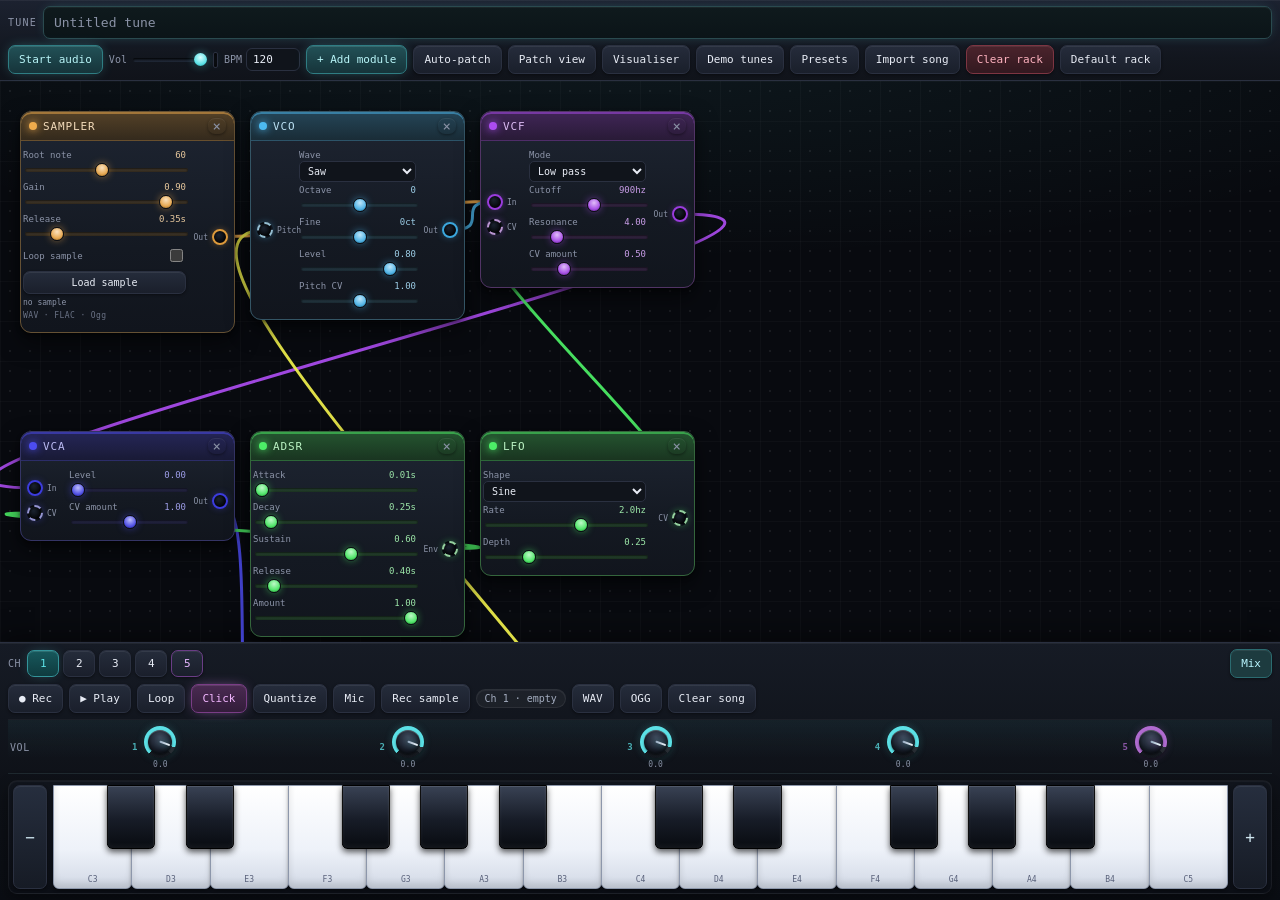
==== index.html @ 6daeca92 "Fit the whole instrument on the screen The app was sized to 100dvh, which on a phone in Safari is no" ====
<!DOCTYPE html>
<html lang="en">
<head>
<meta charset="utf-8">
<meta name="viewport" content="width=device-width, initial-scale=1, maximum-scale=1, user-scalable=no, viewport-fit=cover">
<meta name="theme-color" content="#0b0d12">
<!-- Added to the Home Screen on a phone, this page opens as the app itself: no
     browser bars above or below it, its own icon and name, and the whole screen
     for the rack. iOS reads the apple- ones; the manifest asks the same of the
     browsers that want one. Opened as a link it is the same page as ever. -->
<meta name="apple-mobile-web-app-capable" content="yes">
<meta name="mobile-web-app-capable" content="yes">
<meta name="apple-mobile-web-app-status-bar-style" content="black-translucent">
<meta name="apple-mobile-web-app-title" content="Patch Bay">
<meta name="application-name" content="Patch Bay">
<title>Patch Bay</title>
<!-- What a link to the app says when it is shared: the browser's tab, and the
     card a chat, a search engine or a social post builds from the page. The
     promo page beside this one (ad.html) carries the same wording. -->
<meta name="description" content="Patch Bay is a free modular synthesiser that runs entirely in the browser: 72 modules, real patch cables, five recordable channels with a lyric track, 30 presets, demo tunes and WAV, FLAC and OGG export. Nothing to install.">
<meta property="og:type" content="website">
<meta property="og:site_name" content="Patch Bay">
<meta property="og:title" content="Patch Bay — a 72-module synth that runs in your browser">
<meta property="og:description" content="Drag real patch cables, record five parts, sing over them, export a WAV. Free, no install, works on a phone.">
<meta name="twitter:card" content="summary">
<link rel="canonical" href="https://christopherstones57-tech.github.io/Patch-Bay/">
<link rel="manifest" href="manifest.json">
<link rel="stylesheet" href="css/app.css?v=17">
</head>
<body>
<!-- The card that stands in front of the app while the rack is built: the
     maker's name in coloured, extruded letters over a starburst, with a little
     tune. js/splash.js colours the letters, asks for the tune as the card
     arrives and takes the card away — and its first tap is also the gesture the
     browser needs before the page may make a sound at all, so a browser that
     holds the tune back lets it out on that tap. -->
<div id="splash" role="dialog" aria-label="Patch Bay, made by Stonky73 at itch dot io">
  <div class="splash-rays" aria-hidden="true"></div>
  <div class="splash-rays thin" aria-hidden="true"></div>
  <div class="splash-glow" aria-hidden="true"></div>
  <div class="splash-card" aria-hidden="true">
    <p class="splash-line splash-made">Made By</p>
    <p class="splash-line splash-name">Stonky73</p>
    <p class="splash-line splash-site">@itch.io</p>
    <p class="splash-tap">Tap to begin</p>
  </div>
</div>
<div id="app">
  <header id="topbar">
    <div class="bar-row title-row">
      <span class="tune-label">Tune</span>
      <button id="btn-tune-name" class="unnamed" type="button" title="Tap to name this tune — its files are saved under it">Untitled tune</button>
      <input id="tune-name-input" type="text" maxlength="80" placeholder="Name this tune" aria-label="Name this tune" autocomplete="off" autocorrect="off" autocapitalize="sentences" spellcheck="false" enterkeyhint="done" hidden>
      <button id="btn-tune-save" class="primary" type="button" hidden>Save</button>
      <button id="btn-tune-cancel" type="button" hidden>Cancel</button>
      <!-- How many different people have opened Patch Bay, and how many times it
           has been opened in all. js/counter.js fills it in from the counter
           service; it stays out of the way until it has a number to show. -->
      <div id="viewer-count" class="viewer-count" title="Everyone who has opened Patch Bay, and every visit" hidden>
        <span class="viewer-stat" id="viewer-users-stat" hidden><b id="viewer-users">0</b><i id="viewer-users-label">users</i></span>
        <span class="viewer-stat" id="viewer-views-stat" hidden><b id="viewer-views">0</b><i id="viewer-views-label">views</i></span>
      </div>
    </div>
    <div class="bar-row">
      <button id="btn-start" class="primary" type="button">Start audio</button>
      <label class="mini">Vol
        <input id="master" type="range" min="0" max="1" step="0.01" value="1">
        <span class="meter" id="master-meter" aria-hidden="true"><i></i></span>
      </label>
      <label class="mini">BPM
        <input id="bpm" type="number" min="40" max="240" step="1" value="120">
      </label>
      <button id="btn-add-module" class="primary" type="button">+ Add module</button>
      <button id="btn-autopatch" type="button">Auto-patch</button>
      <button id="btn-patch-view" type="button">Patch view</button>
      <button id="btn-visualiser" type="button">Visualiser</button>
      <button id="btn-demo" type="button">Demo tunes</button>
      <button id="btn-presets" type="button">Presets</button>
      <button id="btn-import" type="button" title="Import a song made with Patch Bay">Import song</button>
      <button id="btn-clear-rack" type="button">Clear rack</button>
      <button id="btn-reset" type="button">Default rack</button>
    </div>
  </header>

  <main id="rack">
    <div id="board">
      <svg id="cables"><g id="cable-layer"></g><path id="temp" class="cable temp" d=""></path></svg>
    </div>
  </main>

  <footer id="transport">
    <div class="bar-row chan-row" id="channel-bar">
      <span class="chan-label">Ch</span>
      <button class="chan on" type="button" data-channel="0" aria-label="Record to channel 1">1</button>
      <button class="chan" type="button" data-channel="1" aria-label="Record to channel 2">2</button>
      <button class="chan" type="button" data-channel="2" aria-label="Record to channel 3">3</button>
      <button class="chan" type="button" data-channel="3" aria-label="Record to channel 4">4</button>
      <button class="chan lyric" type="button" data-channel="4" aria-label="Record your lyrics to channel 5" title="Channel 5 records your lyrics">5</button>
      <button id="btn-mix" type="button">Mix</button>
    </div>
    <div class="bar-row">
      <button id="btn-rec" type="button">&#9679; Rec</button>
      <button id="btn-play" type="button">&#9654; Play</button>
      <button id="btn-loop" type="button">Loop</button>
      <button id="btn-click" type="button" title="A bar of count-in and a click under every take">Click</button>
      <button id="btn-quantize" type="button" title="Snap a take to the sixteenth note">Quantize</button>
      <button id="btn-mic" type="button">Mic</button>
      <button id="btn-rec-sample" type="button">Rec sample</button>
      <span id="song-info">0 notes</span>
      <button id="btn-wav" type="button">WAV</button>
      <button id="btn-ogg" type="button">OGG</button>
      <button id="btn-clear-song" type="button">Clear song</button>
    </div>
    <!-- One knob per channel. Each turns through 270° from silence, past 0 dB at
         the top of its travel, up to +6 dB; drag it up or down, and double-tap
         for 0 dB. The dial is drawn in CSS from --knob-sweep and --knob-angle,
         which js/keyboard.js sets from the channel's level. -->
    <div class="bar-row chan-vol-row" id="channel-vols" aria-label="Channel volumes">
      <span class="chan-label">Vol</span>
      <div class="chan-vol" data-channel="0">
        <span class="chan-vol-name" aria-hidden="true">1</span>
        <button class="knob" type="button" data-channel="0" role="slider" tabindex="0" aria-orientation="vertical" aria-label="Channel 1 volume" aria-valuemin="-60" aria-valuemax="6" aria-valuenow="0" aria-valuetext="0.0 dB" title="Channel 1 volume — drag up or down; double-tap for 0 dB">
          <span class="knob-dial"><i class="knob-cap"></i></span>
          <span class="knob-val">0.0</span>
        </button>
      </div>
      <div class="chan-vol" data-channel="1">
        <span class="chan-vol-name" aria-hidden="true">2</span>
        <button class="knob" type="button" data-channel="1" role="slider" tabindex="0" aria-orientation="vertical" aria-label="Channel 2 volume" aria-valuemin="-60" aria-valuemax="6" aria-valuenow="0" aria-valuetext="0.0 dB" title="Channel 2 volume — drag up or down; double-tap for 0 dB">
          <span class="knob-dial"><i class="knob-cap"></i></span>
          <span class="knob-val">0.0</span>
        </button>
      </div>
      <div class="chan-vol" data-channel="2">
        <span class="chan-vol-name" aria-hidden="true">3</span>
        <button class="knob" type="button" data-channel="2" role="slider" tabindex="0" aria-orientation="vertical" aria-label="Channel 3 volume" aria-valuemin="-60" aria-valuemax="6" aria-valuenow="0" aria-valuetext="0.0 dB" title="Channel 3 volume — drag up or down; double-tap for 0 dB">
          <span class="knob-dial"><i class="knob-cap"></i></span>
          <span class="knob-val">0.0</span>
        </button>
      </div>
      <div class="chan-vol" data-channel="3">
        <span class="chan-vol-name" aria-hidden="true">4</span>
        <button class="knob" type="button" data-channel="3" role="slider" tabindex="0" aria-orientation="vertical" aria-label="Channel 4 volume" aria-valuemin="-60" aria-valuemax="6" aria-valuenow="0" aria-valuetext="0.0 dB" title="Channel 4 volume — drag up or down; double-tap for 0 dB">
          <span class="knob-dial"><i class="knob-cap"></i></span>
          <span class="knob-val">0.0</span>
        </button>
      </div>
      <div class="chan-vol lyric" data-channel="4">
        <span class="chan-vol-name" aria-hidden="true">5</span>
        <button class="knob" type="button" data-channel="4" role="slider" tabindex="0" aria-orientation="vertical" aria-label="Channel 5 volume (lyrics)" aria-valuemin="-60" aria-valuemax="6" aria-valuenow="0" aria-valuetext="0.0 dB" title="Channel 5 volume, the lyrics — drag up or down; double-tap for 0 dB">
          <span class="knob-dial"><i class="knob-cap"></i></span>
          <span class="knob-val">0.0</span>
        </button>
      </div>
    </div>
    <div id="keyboard-wrap">
      <button id="oct-down" type="button" aria-label="Octave down">&minus;</button>
      <div id="keys" class="keys"></div>
      <button id="oct-up" type="button" aria-label="Octave up">+</button>
    </div>
  </footer>
</div>
<div id="module-sheet" class="sheet" aria-hidden="true">
  <div class="sheet-backdrop"></div>
  <div class="sheet-panel" role="dialog" aria-modal="true" aria-labelledby="module-sheet-title">
    <div class="sheet-head">
      <h2 id="module-sheet-title">Add a module</h2>
      <button id="sheet-close" type="button">Close</button>
    </div>
    <form id="module-search-form" class="sheet-search" role="search">
      <div class="sheet-search-row">
        <input id="module-search" type="search" placeholder="Search modules — osc, gen, fx, seq…" aria-label="Search modules" autocomplete="off" autocorrect="off" autocapitalize="none" spellcheck="false" enterkeyhint="search">
        <button id="module-search-clear" class="sheet-search-clear" type="button" hidden>Clear</button>
      </div>
      <button id="module-search-go" class="primary sheet-search-go" type="submit" aria-label="Enter the search term">Search</button>
    </form>
    <p class="sheet-hint" id="module-hint">Tap a module to add it to the rack. It patches itself in automatically.</p>
    <div class="sheet-list" id="module-list"></div>
  </div>
</div>
<div id="mix-sheet" class="sheet" aria-hidden="true">
  <div class="sheet-backdrop"></div>
  <div class="sheet-panel" role="dialog" aria-modal="true" aria-labelledby="mix-sheet-title">
    <div class="sheet-head">
      <h2 id="mix-sheet-title">Mix down</h2>
      <button id="mix-sheet-close" type="button">Close</button>
    </div>
    <p class="sheet-hint" id="mix-summary">Nothing recorded yet.</p>
    <div class="sheet-search">
      <div class="sheet-search-row">
        <input id="mix-name" type="text" placeholder="Name the mix — patch-bay-mix" aria-label="Name the exported files" maxlength="80" autocomplete="off" autocorrect="off" autocapitalize="sentences" spellcheck="false" enterkeyhint="done">
      </div>
    </div>
    <p class="sheet-hint">Every file is saved under that name — .wav, .flac, .ogg and .json.</p>
    <div class="sheet-list">
      <button id="mix-wav" class="module-option mix-option" type="button">
        <span class="module-option-name">WAV</span>
        <span class="module-option-desc">Renders all five channels offline, faster than real time — the lyrics mixed in with the notes. Lossless and plays anywhere.</span>
      </button>
      <button id="mix-flac" class="module-option mix-option" type="button">
        <span class="module-option-name">FLAC</span>
        <span class="module-option-desc">The same offline mix, compressed losslessly. The Sampler can load it back in.</span>
      </button>
      <button id="mix-ogg" class="module-option mix-option" type="button">
        <span class="module-option-name">OGG</span>
        <span class="module-option-desc">Recorded live as the mix plays, so it is small. Needs a browser that records Ogg.</span>
      </button>
      <button id="mix-song" class="module-option mix-option" type="button">
        <span class="module-option-name">Song file</span>
        <span class="module-option-desc">Saves every channel as one file — the notes, the rack each channel was recorded with, and the lyrics — to import again with Import.</span>
      </button>
    </div>
  </div>
</div>
<input id="song-file-input" type="file" accept=".json,application/json" hidden>
<div id="demo-sheet" class="sheet" aria-hidden="true">
  <div class="sheet-backdrop"></div>
  <div class="sheet-panel" role="dialog" aria-modal="true" aria-labelledby="demo-sheet-title">
    <div class="sheet-head">
      <h2 id="demo-sheet-title">Demo tunes</h2>
      <button id="demo-sheet-close" type="button">Close</button>
    </div>
    <p class="sheet-hint" id="demo-hint">Five pieces of their own, each on a different rack.</p>
    <div class="sheet-list" id="demo-list"></div>
  </div>
</div>
<div id="preset-sheet" class="sheet" aria-hidden="true">
  <div class="sheet-backdrop"></div>
  <div class="sheet-panel" role="dialog" aria-modal="true" aria-labelledby="preset-sheet-title">
    <div class="sheet-head">
      <h2 id="preset-sheet-title">Presets</h2>
      <button id="preset-sheet-close" type="button">Close</button>
    </div>
    <form id="preset-save-form" class="sheet-search" role="form">
      <div class="sheet-search-row">
        <input id="preset-name" type="text" placeholder="Name this patch — Acid bass, Ambient pad…" aria-label="Preset name" maxlength="60" autocomplete="off" autocorrect="off" autocapitalize="sentences" spellcheck="false" enterkeyhint="done">
      </div>
      <button id="preset-save" class="primary sheet-search-go" type="submit">Save preset</button>
    </form>
    <p class="sheet-hint" id="preset-hint">No presets yet — name this patch above and tap Save preset.</p>
    <div class="sheet-list preset-list" id="preset-list"></div>
  </div>
</div>
<div id="patch-view" role="dialog" aria-modal="true" aria-labelledby="patch-view-title" aria-hidden="true">
  <div class="patch-view-head">
    <h2 id="patch-view-title">Patch view</h2>
    <span id="patch-view-info"></span>
    <div class="patch-view-zoom">
      <button id="patch-view-zoom-out" type="button" aria-label="Zoom out">&minus;</button>
      <button id="patch-view-fit" type="button" aria-label="Fit the whole patch on screen">Fit</button>
      <button id="patch-view-zoom-in" type="button" aria-label="Zoom in">+</button>
    </div>
    <button id="patch-view-close" type="button">Close</button>
  </div>
  <div class="patch-view-body">
    <svg id="patch-map" aria-label="Map of every module and cable in the rack"></svg>
    <p class="patch-view-empty" id="patch-view-empty" hidden>The rack is empty — add modules with + Add module.</p>
  </div>
  <p class="patch-view-hint">Drag to move around · pinch or −/+ to zoom · tap a module to jump to its card in the rack.</p>
</div>
<div id="visualiser" role="dialog" aria-modal="true" aria-label="Audio visualiser" aria-hidden="true">
  <canvas id="visualiser-canvas"></canvas>
  <div class="visualiser-hud">
    <div class="visualiser-text">
      <strong>Patch Bay</strong>
      <span id="visualiser-info">Live audio</span>
    </div>
    <div class="visualiser-buttons">
      <button id="visualiser-demo" type="button">Demo tune</button>
      <button id="visualiser-close" type="button">Close</button>
    </div>
  </div>
  <div class="visualiser-keyrow">
    <button id="visualiser-oct-down" type="button" aria-label="Octave down">&minus;</button>
    <button id="visualiser-oct-up" type="button" aria-label="Octave up">+</button>
    <div id="visualiser-keys" class="keys" aria-label="Play the patch from the visualiser"></div>
  </div>
</div>
<!-- A silent looping file that keeps the page on the phone's media playback
     session, so Web Audio comes out of the speaker at the phone's own volume.
     main.js starts it in the player's first tap; it never makes a sound. -->
<audio id="audio-session" loop playsinline preload="auto" aria-hidden="true"></audio>
<div id="toast"></div>
<!-- If the module graph never loads — a half-cached build, say — the page stands
     there looking alive with an empty keybed and buttons that answer nothing.
     Say what the browser reported rather than going quiet. -->
<script>
  window.addEventListener('error', function (e) {
    var toast = document.getElementById('toast');
    if (!toast || !e || !e.message) return;
    toast.textContent = 'Patch Bay could not start: ' + e.message + ' — reload the page';
    toast.classList.add('show');
  });
</script>
<script src="js/splash.js?v=15"></script>
<script src="js/counter.js?v=13"></script>
<script type="module" src="js/main.js?v=14"></script>
</body>
</html>
---- css/app.css ----
:root {
  --bg: #080b10;
  --panel: #161a22;
  --line: #2a3040;
  --text: #e8ecf5;
  --muted: #8b93a7;
  --accent: #5ce1e6;
  /* The accent at a few strengths, so that rims, glows and tints are all one
     colour rather than each their own guess at it. */
  --accent-soft: rgba(92, 225, 230, 0.16);
  --accent-glow: rgba(92, 225, 230, 0.45);
  --lyric: #b06bd0;
  --lyric-soft: rgba(176, 107, 208, 0.18);
  --edge: rgba(255, 255, 255, 0.07);
  --shadow: 0 8px 20px rgba(0, 0, 0, 0.5);
  color-scheme: dark;
}

* { box-sizing: border-box; }

html, body {
  margin: 0;
  height: 100%;
  /* The instrument is the whole of the page, so the page itself never scrolls:
     what scrolls is the rack, and the sheets laid over it. A page that can
     scroll is a page that slides the transport and the keys off the bottom of a
     phone's screen. */
  overflow: hidden;
  /* Two pools of light behind the panels, so the dark edges of the page read as
     depth rather than as one flat black. */
  background:
    radial-gradient(1200px 620px at 50% -12%, rgba(48, 92, 114, 0.32), transparent 68%),
    radial-gradient(900px 520px at 88% 112%, rgba(96, 52, 118, 0.26), transparent 70%),
    var(--bg);
  color: var(--text);
  font-family: ui-monospace, SFMono-Regular, Menlo, monospace;
  overscroll-behavior: none;
  -webkit-text-size-adjust: 100%;
}

#app {
  display: flex;
  flex-direction: column;
  /* Exactly as tall as the screen the browser is showing. On a phone the address
     bar and the toolbar come and go, and a page laid out to a guessed height
     leaves the transport and the keys just past the bottom of the screen with
     the rack stretched over the room they should have had: js/main.js measures
     the window into --app-h and this follows it. The viewport units are what the
     first frame uses, before that measurement has arrived. Only the rack inside
     gives when the two bars above and below it want more room, so the options
     and the keys are always on screen. */
  height: 100vh;
  height: 100dvh;
  height: var(--app-h, 100dvh);
  overflow: hidden;
}

/* Top bar ---------------------------------------------------------------- */

#topbar {
  border-bottom: 1px solid var(--line);
  background: linear-gradient(#1c2230, #12161e 72%, #10131a);
  box-shadow: inset 0 1px 0 rgba(255, 255, 255, 0.05), 0 8px 20px rgba(0, 0, 0, 0.35);
  padding: 6px 8px;
  padding-top: calc(6px + env(safe-area-inset-top));
  display: flex;
  flex-direction: column;
  gap: 6px;
  /* The bars keep the height their wrapped rows need; it is the rack between
     them that gives, so nothing here is ever cut off the screen. */
  flex: 0 0 auto;
}

.bar-row {
  display: flex;
  flex-wrap: wrap;
  align-items: center;
  gap: 6px;
}
.bar-row::-webkit-scrollbar { display: none; }

/* Toolbar buttons wrap; modules are added from the picker sheet. */

button {
  font: inherit;
  font-size: 11px;
  color: var(--text);
  background: linear-gradient(#252c3b, #1a1f2b);
  border: 1px solid var(--line);
  border-radius: 7px;
  padding: 7px 10px;
  white-space: nowrap;
  cursor: pointer;
  /* A toolbar of flat rectangles reads as a wireframe: one inset highlight and
     a soft shadow give every button a little thickness of its own. */
  box-shadow: inset 0 1px 0 rgba(255, 255, 255, 0.07), 0 1px 3px rgba(0, 0, 0, 0.45);
  transition: background 0.12s ease, border-color 0.12s ease, box-shadow 0.12s ease;
  -webkit-tap-highlight-color: transparent;
}
button:active {
  transform: scale(0.97);
  background: linear-gradient(#1a202c, #141922);
  box-shadow: inset 0 2px 5px rgba(0, 0, 0, 0.55);
}
button:disabled { opacity: 0.5; }
@media (hover: hover) {
  button:hover {
    background: linear-gradient(#2b3346, #1e2431);
    border-color: #3a4459;
  }
}
:focus-visible { outline: 2px solid var(--accent); outline-offset: 2px; }
button.primary {
  background: linear-gradient(#225157, #16343a);
  border-color: #2f7d83;
  color: #b9f6f9;
  box-shadow: inset 0 1px 0 rgba(180, 255, 255, 0.14), 0 0 14px -4px var(--accent-glow);
}
button.primary.on { background: linear-gradient(#12504f, #0e3a3c); color: var(--accent); }
button.on {
  background: linear-gradient(#4a2a52, #331d3a);
  border-color: #7a3d86;
  color: #f2b6ff;
  box-shadow: inset 0 1px 0 rgba(255, 200, 255, 0.12), 0 0 14px -5px rgba(216, 130, 240, 0.8);
}
#btn-clear-rack {
  background: linear-gradient(#4b232c, #331920);
  border-color: #7d3542;
  color: #ffb3c0;
}
#btn-mic.on { background: linear-gradient(#12504f, #0e3a3c); border-color: #2b6b70; color: var(--accent); }

.mini {
  display: inline-flex;
  align-items: center;
  gap: 4px;
  font-size: 10px;
  color: var(--muted);
  white-space: nowrap;
}
/* The master Vol slider, drawn like the rack's own, so the page reads as one
   instrument rather than a form with a range input in it. */
.mini input[type=range] {
  width: 74px;
  -webkit-appearance: none;
  appearance: none;
  height: 16px;
  background: transparent;
}
.mini input[type=range]::-webkit-slider-runnable-track {
  height: 4px;
  border-radius: 3px;
  background: linear-gradient(#0d1118, #232b3a);
  box-shadow: inset 0 1px 2px rgba(0, 0, 0, 0.7);
}
.mini input[type=range]::-webkit-slider-thumb {
  -webkit-appearance: none;
  width: 13px;
  height: 13px;
  margin-top: -4.5px;
  border-radius: 50%;
  background: radial-gradient(circle at 50% 35%, #d8feff, var(--accent) 62%, #1c8d94);
  box-shadow: 0 0 8px var(--accent-glow), 0 1px 2px rgba(0, 0, 0, 0.6);
}
.mini input[type=range]::-moz-range-track {
  height: 4px;
  border-radius: 3px;
  background: #232b3a;
}
.mini input[type=range]::-moz-range-thumb {
  width: 13px;
  height: 13px;
  border: none;
  border-radius: 50%;
  background: var(--accent);
  box-shadow: 0 0 8px var(--accent-glow);
}

/* The master meter: how much the rack is actually sending out, beside the Vol
   slider. Full while the phone is quiet means the loss is after the page. */
.meter {
  position: relative;
  display: inline-block;
  width: 5px;
  height: 16px;
  background: #10141b;
  border: 1px solid var(--line);
  border-radius: 2px;
  overflow: hidden;
  box-shadow: inset 0 0 4px rgba(0, 0, 0, 0.8), 0 0 6px -2px var(--accent-glow);
}
.meter > i {
  position: absolute;
  left: 0;
  right: 0;
  bottom: 0;
  height: 0;
  background: linear-gradient(#7de3a4, #f0d060 70%, #ff6b6b);
  transition: height 0.06s linear;
}
.mini input[type=number] {
  width: 54px;
  background: #10141b;
  color: var(--text);
  border: 1px solid var(--line);
  border-radius: 6px;
  padding: 4px 6px;
  font: inherit;
  font-size: 11px;
}

/* The tune's name, on the top row of the app: the name every file it is
   exported as is written under. It is one line whatever the name is — a long
   one is cut with an ellipsis rather than pushing the toolbar down — and a tap
   turns it into a box to rename the tune in. */
.title-row {
  flex-wrap: nowrap;
  gap: 6px;
}
.tune-label {
  flex: 0 0 auto;
  font-size: 10px;
  letter-spacing: 0.12em;
  text-transform: uppercase;
  color: var(--muted);
}
/* Written against the top bar, so the tighter phone rules below do not shrink
   the tune's own name to a toolbar button's size. */
#topbar #btn-tune-name {
  flex: 1 1 auto;
  min-width: 0;
  overflow: hidden;
  text-overflow: ellipsis;
  text-align: left;
  font-size: 13px;
  padding: 8px 10px;
  background: linear-gradient(#0f1a1d, #0b1418);
  border-color: #2a4a4f;
  color: var(--accent);
  box-shadow: inset 0 1px 0 rgba(255, 255, 255, 0.05), 0 0 14px -6px var(--accent-glow);
}
#topbar #btn-tune-name.unnamed { color: var(--muted); }
#tune-name-input {
  flex: 1 1 auto;
  min-width: 0;
  appearance: none;
  -webkit-appearance: none;
  background: #0d1a1c;
  color: var(--text);
  border: 1px solid #2b6b70;
  border-radius: 7px;
  padding: 7px 9px;
  font: inherit;
  font-size: 13px;
}
#tune-name-input:focus { outline: none; }
#tune-name-input::placeholder { color: #5f6779; }

/* The visitor counter, at the right of the title row: how many different people
   have opened the app and how many times in all. The two numbers are stacked so
   it costs the tune's name as little width as it can, and it is hidden until
   js/counter.js has a number to put in it. */
.viewer-count {
  flex: 0 0 auto;
  display: flex;
  flex-direction: column;
  align-items: flex-end;
  gap: 1px;
  padding: 3px 7px;
  border: 1px solid #24303c;
  border-radius: 7px;
  background: linear-gradient(#0f151d, #0b1017);
  box-shadow: inset 0 1px 0 rgba(255, 255, 255, 0.04);
  font-size: 8px;
  line-height: 1.2;
  letter-spacing: 0.1em;
  text-transform: uppercase;
  white-space: nowrap;
  color: var(--muted);
}
.viewer-count[hidden],
.viewer-stat[hidden] { display: none; }
.viewer-stat {
  display: flex;
  align-items: baseline;
  gap: 3px;
}
.viewer-stat b {
  font-size: 11px;
  font-weight: 700;
  letter-spacing: 0;
  font-variant-numeric: tabular-nums;
  color: var(--accent);
}
.viewer-stat i { font-style: normal; }

/* The toolbar has grown along with the rack's features, and on a phone every
   extra row of it comes out of the rack. Tighten the buttons a little and their
   gap, which is enough for the same actions to wrap into one row fewer. */
@media (max-width: 700px) {
  #topbar .bar-row { gap: 5px; }
  #topbar button { font-size: 10px; padding: 6px 8px; }
  .mini input[type=range] { width: 58px; }
}

/* Module picker sheet ----------------------------------------------------- */

.sheet {
  position: fixed;
  inset: 0;
  z-index: 200;
  display: none;
}
.sheet.open { display: block; }

.sheet-backdrop {
  position: absolute;
  inset: 0;
  background: rgba(4, 6, 10, 0.68);
  -webkit-backdrop-filter: blur(3px);
  backdrop-filter: blur(3px);
}

.sheet-panel {
  position: absolute;
  left: 0;
  right: 0;
  bottom: 0;
  display: flex;
  flex-direction: column;
  max-height: 80vh;
  overflow: hidden;
  background: linear-gradient(#1a202b, #12161f 55%, #0e121a);
  border-top: 1px solid #333c50;
  border-radius: 14px 14px 0 0;
  box-shadow: 0 -14px 40px rgba(0, 0, 0, 0.6), inset 0 1px 0 rgba(255, 255, 255, 0.06);
  padding-bottom: env(safe-area-inset-bottom);
}

/* The little grab bar every sheet carries at its top, the way a phone's own
   sheets do. The panel is a flex column, so it is simply its first item. */
.sheet-panel::before {
  content: '';
  flex: 0 0 auto;
  align-self: center;
  width: 40px;
  height: 4px;
  margin: 8px 0 0;
  border-radius: 2px;
  background: #3a4358;
}

.sheet-head {
  flex: 0 0 auto;
  display: flex;
  align-items: center;
  gap: 8px;
  padding: 10px 12px;
  border-bottom: 1px solid var(--line);
  background: linear-gradient(#1d2431, #171c26);
  box-shadow: inset 0 1px 0 rgba(255, 255, 255, 0.05);
}
.sheet-head h2 {
  flex: 1;
  margin: 0;
  font-size: 13px;
  letter-spacing: 0.08em;
  text-transform: uppercase;
  color: var(--text);
}

/* The hint is a line of its own between the sheet's controls and its list, so it
   must never be squeezed: a flex column shrinks every item that can give, and a
   hint shorter than its own text would let the list scroll up through it. Its
   own colour is the panel's, so nothing shows through it in any case. */
.sheet-hint {
  flex: 0 0 auto;
  margin: 0;
  padding: 8px 12px 0;
  background: #171c27;
  font-size: 10px;
  line-height: 1.4;
  color: var(--muted);
}

/* Search box above the module list. Its own Clear button replaces the browser's
   native one, so every browser offers the same way out of a search. The Search
   button sits under the box: it applies the term and puts the keyboard away, so
   the matches underneath it can be seen on a phone. */
.sheet-search {
  flex: 0 0 auto;
  display: flex;
  flex-direction: column;
  gap: 6px;
  margin: 0;
  padding: 10px 12px 0;
}
.sheet-search-row {
  display: flex;
  gap: 6px;
}
.sheet-search input {
  flex: 1;
  min-width: 0;
  appearance: none;
  -webkit-appearance: none;
  background: #10141b;
  color: var(--text);
  border: 1px solid var(--line);
  border-radius: 7px;
  padding: 7px 9px;
  font: inherit;
  font-size: 12px;
}
.sheet-search input::placeholder { color: #5f6779; }
.sheet-search input:focus {
  outline: none;
  border-color: #2b6b70;
  background: #0d1a1c;
}
.sheet-search-clear {
  font-size: 10px;
  padding: 6px 9px;
}
.sheet-search-go {
  width: 100%;
  font-size: 10px;
  letter-spacing: 0.06em;
  text-transform: uppercase;
}

/* The list is the one item of a sheet that gives: it takes whatever height the
   controls and the hint leave and scrolls inside it. */
.sheet-list {
  flex: 1 1 auto;
  display: grid;
  gap: 6px;
  min-height: 0;
  padding: 8px 12px 12px;
  overflow-y: auto;
  -webkit-overflow-scrolling: touch;
}

/* The published page's badge sits over the bottom right corner of the sheet as
   it does over the transport, so leave room under the last row for it. */
body:has(> freemilk-badge) .sheet-list {
  padding-bottom: calc(12px + 48px);
}

.module-option {
  display: flex;
  flex-direction: column;
  gap: 3px;
  align-items: flex-start;
  text-align: left;
  white-space: normal;
  padding: 9px 11px;
  border-radius: 9px;
  background: linear-gradient(hsl(var(--hue) 32% 17%), hsl(var(--hue) 30% 11%));
  border-color: hsl(var(--hue) 40% 29%);
  box-shadow: inset 0 1px 0 rgba(255, 255, 255, 0.05), 0 1px 3px rgba(0, 0, 0, 0.35);
}
@media (hover: hover) {
  .module-option:hover {
    background: linear-gradient(hsl(var(--hue) 34% 22%), hsl(var(--hue) 32% 14%));
    border-color: hsl(var(--hue) 55% 42%);
  }
}
/* A plain [hidden] rule is not enough against the flex display above. */
.module-option[hidden] { display: none; }
.module-option-name {
  font-size: 12px;
  letter-spacing: 0.06em;
  text-transform: uppercase;
  color: hsl(var(--hue) 75% 80%);
}
.module-option-desc {
  font-size: 10px;
  line-height: 1.45;
  color: #9aa3b6;
}

/* One heading per family of modules in the picker, in the family's colour, so
   the list reads as groups rather than one long run of buttons. */
.module-group-head {
  grid-column: 1 / -1;
  display: flex;
  align-items: center;
  gap: 8px;
  margin: 10px 2px 0;
  font-size: 10px;
  letter-spacing: 0.14em;
  text-transform: uppercase;
  color: hsl(var(--hue, 210) 65% 76%);
  white-space: nowrap;
}
.module-group-head::after {
  content: '';
  flex: 1;
  height: 1px;
  background: hsl(var(--hue, 210) 40% 32%);
}
/* A plain [hidden] rule is not enough against the flex display above. */
.module-group-head[hidden] { display: none; }

@media (min-width: 700px) {
  .sheet-panel {
    max-width: 720px;
    margin: 0 auto;
  }
  .sheet-list { grid-template-columns: 1fr 1fr; }
}

/* Rack and cables -------------------------------------------------------- */

#rack {
  flex: 1;
  min-height: 0;
  overflow: auto;
  background-color: #080a0f;
  /* Graph paper with a light behind it: dots every 20px, a rule every 40px, and
     a soft pool of accent colour at the top of the rack, so a patch sits on a
     floor rather than in a void. */
  background-image:
    radial-gradient(120% 70% at 50% -10%, rgba(92, 225, 230, 0.07), transparent 60%),
    radial-gradient(rgba(255, 255, 255, 0.07) 1px, transparent 1.4px),
    linear-gradient(rgba(255, 255, 255, 0.022) 1px, transparent 1px),
    linear-gradient(90deg, rgba(255, 255, 255, 0.022) 1px, transparent 1px);
  background-size: 100% 100%, 20px 20px, 40px 40px, 40px 40px;
  -webkit-overflow-scrolling: touch;
}

#board {
  position: relative;
  min-width: 100%;
  min-height: 100%;
}

#cables {
  position: absolute;
  top: 0;
  left: 0;
  pointer-events: none;
  overflow: visible;
}

#cables .cable {
  fill: none;
  stroke-width: 3;
  stroke-linecap: round;
  pointer-events: stroke;
  opacity: 0.92;
}

#cables .cable.temp {
  stroke: #ffffff;
  stroke-dasharray: 6 6;
  opacity: 0.6;
  pointer-events: none;
}

/* Module cards ----------------------------------------------------------- */

.card {
  position: absolute;
  width: 215px;
  background: linear-gradient(180deg, #1e2532, #141922 62%, #11151d);
  border: 1px solid hsl(var(--hue) 32% 30%);
  border-radius: 11px;
  /* A card is a piece of hardware: its own colour along the top edge, a lit
     bevel inside it, and a shadow that sits it on the board. */
  box-shadow: 0 10px 22px rgba(0, 0, 0, 0.5), 0 2px 4px rgba(0, 0, 0, 0.45),
    inset 0 1px 0 rgba(255, 255, 255, 0.06);
  font-size: 10px;
}

.card.dragging {
  opacity: 0.92;
  z-index: 20;
  box-shadow: 0 18px 34px rgba(0, 0, 0, 0.6), 0 0 0 1px hsl(var(--hue) 80% 60% / 0.4);
}

.card-head {
  display: flex;
  align-items: center;
  gap: 6px;
  padding: 6px 8px;
  border-bottom: 1px solid hsl(var(--hue) 40% 34% / 0.55);
  background: linear-gradient(180deg, hsl(var(--hue) 42% 26% / 0.85), hsl(var(--hue) 38% 16% / 0.85));
  box-shadow: inset 0 2px 0 hsl(var(--hue) 85% 62% / 0.5);
  border-radius: 10px 10px 0 0;
  touch-action: none;
  cursor: grab;
}

.card-head .dot {
  width: 8px;
  height: 8px;
  border-radius: 50%;
  background: hsl(var(--hue) 85% 62%);
  box-shadow: 0 0 8px hsl(var(--hue) 85% 62%);
}

.card-head .tag {
  flex: 1;
  font-size: 11px;
  letter-spacing: 0.08em;
  text-transform: uppercase;
  color: hsl(var(--hue) 70% 84%);
}

.card-head .del {
  padding: 0 5px;
  line-height: 16px;
  font-size: 14px;
  background: transparent;
  border: none;
  color: var(--muted);
}

.card-body { display: flex; padding: 4px 0; }

.col {
  display: flex;
  flex-direction: column;
  justify-content: center;
  gap: 9px;
  padding: 4px 6px;
}
.col:empty { display: none; }

.params { flex: 1; min-width: 0; padding: 2px; }

/* The port labels sit just outside their dots, in the card's own gutter: a card
   with ports gives the sliders room for them, so "In" and "CV" no longer land
   on the start of a track, and "Out" and "Env" on the end of one. */
.card-body:has(.col.ins:not(:empty)) .params { padding-left: 20px; }
.card-body:has(.col.outs:not(:empty)) .params { padding-right: 20px; }

.port {
  position: relative;
  width: 16px;
  height: 16px;
  border-radius: 50%;
  background: radial-gradient(circle at 38% 32%, #1b2330, #05070b 72%);
  border: 2px solid hsl(var(--hue) 70% 55%);
  box-shadow: 0 0 8px -3px hsl(var(--hue) 85% 62%), inset 0 0 3px rgba(0, 0, 0, 0.9);
  touch-action: none;
  cursor: crosshair;
}
.port.kind-cv {
  border-color: hsl(var(--hue) 40% 70%);
  border-style: dashed;
}
.port.pending {
  box-shadow: 0 0 0 4px hsl(var(--hue) 80% 60% / 0.35), 0 0 14px hsl(var(--hue) 85% 62% / 0.7);
}

.port span {
  position: absolute;
  top: 50%;
  transform: translateY(-50%);
  font-size: 8px;
  color: var(--muted);
  white-space: nowrap;
  pointer-events: none;
}
.col.ins .port span { left: 18px; }
.col.outs .port span { right: 18px; }

.param {
  display: flex;
  flex-direction: column;
  gap: 1px;
  margin: 3px 0;
}
.param label {
  font-size: 9px;
  color: var(--muted);
  display: flex;
  justify-content: space-between;
  gap: 4px;
}
.param .val { color: hsl(var(--hue) 60% 76%); }

.param input[type=range] {
  -webkit-appearance: none;
  appearance: none;
  width: 100%;
  height: 14px;
  background: transparent;
}
.param input[type=range]::-webkit-slider-runnable-track {
  height: 4px;
  border-radius: 2px;
  background: linear-gradient(hsl(var(--hue) 30% 32% / 0.6), hsl(var(--hue) 30% 16% / 0.9));
  box-shadow: inset 0 1px 2px rgba(0, 0, 0, 0.7);
}
.param input[type=range]::-webkit-slider-thumb {
  -webkit-appearance: none;
  width: 14px;
  height: 14px;
  margin-top: -5px;
  border-radius: 50%;
  background: radial-gradient(circle at 50% 32%, hsl(var(--hue) 85% 86%), hsl(var(--hue) 75% 62%) 60%, hsl(var(--hue) 70% 34%));
  border: 1px solid #0b0d12;
  box-shadow: 0 0 9px -2px hsl(var(--hue) 85% 62%);
}
.param input[type=range]::-moz-range-track {
  height: 4px;
  border-radius: 2px;
  background: hsl(var(--hue) 30% 24%);
}
.param input[type=range]::-moz-range-thumb {
  width: 14px;
  height: 14px;
  border: 1px solid #0b0d12;
  border-radius: 50%;
  background: hsl(var(--hue) 75% 62%);
  box-shadow: 0 0 9px -2px hsl(var(--hue) 85% 62%);
}

.param select {
  width: 100%;
  font: inherit;
  font-size: 10px;
  background: #10141b;
  color: var(--text);
  border: 1px solid var(--line);
  border-radius: 5px;
  padding: 3px 4px;
}

.param.toggle {
  flex-direction: row;
  align-items: center;
  justify-content: space-between;
}
.param.toggle input { accent-color: hsl(var(--hue) 75% 60%); }

.sample-ui {
  display: flex;
  flex-direction: column;
  gap: 4px;
  margin: 6px 0;
}
.sample-ui button { font-size: 10px; padding: 5px; }
.sample-name {
  font-size: 8px;
  color: var(--muted);
  overflow: hidden;
  text-overflow: ellipsis;
  white-space: nowrap;
}
.sample-formats {
  font-size: 8px;
  letter-spacing: 0.05em;
  color: #6b7386;
}

canvas.scope {
  display: block;
  width: 100%;
  height: 56px;
  margin-top: 6px;
  background: linear-gradient(#0a0e14, #060910);
  border: 1px solid var(--line);
  border-radius: 6px;
  box-shadow: inset 0 0 12px rgba(0, 0, 0, 0.8), 0 0 10px -6px hsl(var(--hue, 210) 85% 62%);
}

/* Empty rack hint --------------------------------------------------------- */

.rack-empty {
  position: absolute;
  top: 40px;
  left: 24px;
  max-width: 300px;
  padding: 18px 20px;
  border: 1px dashed #37415a;
  border-radius: 12px;
  background: linear-gradient(rgba(26, 32, 43, 0.8), rgba(16, 20, 27, 0.8));
  box-shadow: inset 0 1px 0 rgba(255, 255, 255, 0.04), 0 10px 24px rgba(0, 0, 0, 0.35);
  color: var(--muted);
  font-size: 11px;
  line-height: 1.5;
  pointer-events: none;
}

.rack-empty h2 {
  margin: 0 0 6px;
  font-size: 12px;
  letter-spacing: 0.08em;
  text-transform: uppercase;
  color: var(--text);
}

.rack-empty p { margin: 0; }

/* A brief glow on the card a map tap jumped to, so it is easy to find once
   the rack has scrolled to it. */
.card.flash { animation: card-flash 1.4s ease-out; }

@keyframes card-flash {
  0%, 100% { box-shadow: 0 6px 16px rgba(0, 0, 0, 0.45); }
  35% {
    box-shadow: 0 0 0 3px hsl(var(--hue) 85% 62% / 0.85),
      0 6px 16px rgba(0, 0, 0, 0.45);
  }
}

/* Patch view: the whole patch, fitted to the screen ------------------------ */

#patch-view {
  position: fixed;
  inset: 0;
  z-index: 300;
  display: none;
  flex-direction: column;
  background-color: #080a0f;
  background-image:
    linear-gradient(rgba(255, 255, 255, 0.03) 1px, transparent 1px),
    linear-gradient(90deg, rgba(255, 255, 255, 0.03) 1px, transparent 1px);
  background-size: 40px 40px;
  padding-top: env(safe-area-inset-top);
}
#patch-view.open { display: flex; }

.patch-view-head {
  display: flex;
  align-items: center;
  gap: 8px;
  padding: 8px 10px;
  border-bottom: 1px solid var(--line);
  background: linear-gradient(#1c2230, #12161e 72%, #10131a);
  box-shadow: 0 8px 20px rgba(0, 0, 0, 0.4);
}
.patch-view-head h2 {
  margin: 0;
  font-size: 13px;
  letter-spacing: 0.08em;
  text-transform: uppercase;
}

#patch-view-info {
  flex: 1;
  min-width: 0;
  font-size: 10px;
  color: var(--muted);
  white-space: nowrap;
  overflow: hidden;
  text-overflow: ellipsis;
}

.patch-view-zoom {
  display: flex;
  gap: 4px;
}
.patch-view-zoom button {
  padding: 6px 9px;
  min-width: 32px;
  text-align: center;
}

.patch-view-body {
  position: relative;
  flex: 1;
  min-height: 0;
  padding: 8px;
}

/* The map is panned and zoomed with its own gestures, so the browser must keep
   its scrolling and double-tap zoom out of the way. */
#patch-map {
  display: block;
  width: 100%;
  height: 100%;
  touch-action: none;
  cursor: grab;
  user-select: none;
  -webkit-user-select: none;
}
#patch-map.grabbing { cursor: grabbing; }

#patch-map .map-cable {
  fill: none;
  stroke-width: 6;
  stroke-linecap: round;
  opacity: 0.9;
}

#patch-map .map-module { cursor: pointer; }
#patch-map .map-module:active { opacity: 0.65; }

#patch-map .map-name {
  font-family: inherit;
  font-size: 20px;
  font-weight: 600;
  letter-spacing: 0.04em;
}

.patch-view-empty {
  position: absolute;
  inset: 0;
  display: flex;
  align-items: center;
  justify-content: center;
  margin: 0;
  padding: 24px;
  font-size: 11px;
  line-height: 1.5;
  text-align: center;
  color: var(--muted);
  pointer-events: none;
}
.patch-view-empty[hidden] { display: none; }

.patch-view-hint {
  margin: 0;
  padding: 6px 12px calc(8px + env(safe-area-inset-bottom));
  border-top: 1px solid var(--line);
  font-size: 10px;
  color: var(--muted);
  text-align: center;
}

/* The published page's badge sits over the bottom right corner, so keep the
   hint above it, as the transport's buttons are kept above it. */
body:has(> freemilk-badge) .patch-view-hint {
  padding-bottom: calc(8px + env(safe-area-inset-bottom) + 48px);
}

/* The patch is a wide picture, so a phone held upright turns the whole view a
   quarter turn into landscape: the panel is laid out along the screen's long
   side, and turning the phone sideways shows it the way it was drawn. A screen
   that is already landscape needs none of this, and the browser's own layout
   takes over as soon as it is turned. */
@media (orientation: portrait) {
  #patch-view.open {
    top: 0;
    left: 100vw;
    left: 100dvw;
    right: auto;
    bottom: auto;
    width: 100vh;
    width: 100dvh;
    height: 100vw;
    height: 100dvw;
    transform-origin: top left;
    transform: rotate(90deg);
    /* The notch and the home bar travel with the device, not with the panel:
       the screen's top edge is the panel's left, its right edge the panel's
       top, and so on. */
    padding-top: env(safe-area-inset-right, 0px);
    padding-left: env(safe-area-inset-top, 0px);
    padding-right: env(safe-area-inset-bottom, 0px);
  }

  #patch-view.open .patch-view-hint {
    padding-bottom: calc(8px + env(safe-area-inset-left, 0px));
  }

  /* In the turned view the badge lands on the header's right end, not on the
     hint, so move Close out from under it and leave the hint alone. */
  body:has(> freemilk-badge) #patch-view.open .patch-view-hint {
    padding-bottom: calc(8px + env(safe-area-inset-left, 0px));
  }
  body:has(> freemilk-badge) #patch-view.open .patch-view-head {
    padding-right: 56px;
  }
}

/* Full-screen audio visualiser ------------------------------------------- */

#visualiser {
  position: fixed;
  inset: 0;
  z-index: 320;
  display: none;
  background:
    radial-gradient(90% 70% at 50% 45%, #0a1524, #03050a 72%);
}
#visualiser.open { display: block; }

#visualiser-canvas {
  display: block;
  width: 100%;
  height: 100%;
  touch-action: none;
}

.visualiser-hud {
  position: absolute;
  inset: 0;
  display: flex;
  align-items: flex-start;
  justify-content: space-between;
  gap: 8px;
  padding: calc(10px + env(safe-area-inset-top)) 12px 12px;
  pointer-events: none;
}
.visualiser-text {
  display: flex;
  flex-direction: column;
  gap: 2px;
  min-width: 0;
}
.visualiser-text strong {
  font-size: 13px;
  letter-spacing: 0.14em;
  text-transform: uppercase;
  color: #eaf6ff;
  text-shadow: 0 0 14px rgba(92, 225, 230, 0.7);
}
.visualiser-text span {
  font-size: 10px;
  color: #7f8ba3;
}
.visualiser-buttons {
  display: flex;
  gap: 6px;
  pointer-events: auto;
}

/* The visualiser's own keyboard: the transport's keybed laid along the bottom
   of the screen, so a patch can be played while the picture runs. Both octave
   buttons sit at the left, clear of anything the host paints in a corner. */
.visualiser-keyrow {
  position: absolute;
  left: 0;
  right: 0;
  bottom: 0;
  z-index: 2;
  display: flex;
  align-items: stretch;
  gap: 6px;
  padding: 0 10px calc(10px + env(safe-area-inset-bottom));
  pointer-events: auto;
}

.visualiser-keyrow .keys {
  height: 92px;
  opacity: 0.94;
}

#visualiser-oct-down,
#visualiser-oct-up {
  width: 34px;
  padding: 0;
  font-size: 18px;
  align-self: stretch;
  background: rgba(18, 24, 34, 0.72);
  border-color: rgba(120, 165, 205, 0.35);
  color: #d6ecff;
}

/* The same quarter turn as the patch view: a wide picture on a phone held
   upright, and the browser's own layout once it is turned. */
@media (orientation: portrait) {
  #visualiser.open {
    top: 0;
    left: 100vw;
    left: 100dvw;
    right: auto;
    bottom: auto;
    width: 100vh;
    width: 100dvh;
    height: 100vw;
    height: 100dvw;
    transform-origin: top left;
    transform: rotate(90deg);
  }
  #visualiser.open .visualiser-hud {
    padding-top: calc(10px + env(safe-area-inset-right, 0px));
    padding-left: calc(12px + env(safe-area-inset-top, 0px));
    padding-right: calc(12px + env(safe-area-inset-bottom, 0px));
  }
  body:has(> freemilk-badge) #visualiser.open .visualiser-buttons {
    padding-right: 56px;
  }
  /* The keyboard lies along the turned screen's bottom, so the insets move with
     it: the safe areas of the screen's left, top and bottom edges. */
  #visualiser.open .visualiser-keyrow {
    padding-bottom: calc(10px + env(safe-area-inset-left, 0px));
    padding-left: calc(10px + env(safe-area-inset-top, 0px));
    padding-right: calc(10px + env(safe-area-inset-bottom, 0px));
  }
}

/* Transport and keyboard ------------------------------------------------- */

#transport {
  border-top: 1px solid var(--line);
  background: linear-gradient(#161b25, #0d1016 62%, #0a0d13);
  box-shadow: inset 0 1px 0 rgba(255, 255, 255, 0.05), 0 -8px 22px rgba(0, 0, 0, 0.4);
  padding: 6px 8px;
  padding-bottom: calc(6px + env(safe-area-inset-bottom));
  display: flex;
  flex-direction: column;
  gap: 6px;
  /* As the toolbar above: the transport keeps the height of its rows and its
     keys, and the rack gives instead. */
  flex: 0 0 auto;
}

/* A published FreeMilk page carries a fixed "Made with FreeMilk" badge in the
   bottom right corner, over the app. It paints above the keyboard and the
   octave button, so taps there land on the badge instead: reserve its height
   below the transport on any page that has one. */
body:has(> freemilk-badge) #transport {
  padding-bottom: calc(6px + env(safe-area-inset-bottom) + 48px);
}

/* A window too short for the whole instrument — a phone whose browser is at its
   shortest, or a short window on a computer — cannot hold the toolbar, the
   transport and the rack at once. The rack is the one that gives: it keeps
   whatever the two bars above and below it leave, however little, and scrolls
   inside that, so the transport's buttons and the keys stay on screen instead of
   sitting inside a bar that has to be scrolled to reach them. The bars are
   tightened here and the keys lose a little height, which leaves the rack a strip
   worth patching in; only a window too short even for that lets a bar shrink and
   scroll inside itself. */
@media (max-height: 620px) {
  #topbar,
  #transport {
    flex: 0 1 auto;
    overflow-y: auto;
  }
  #topbar .bar-row { gap: 4px; }
  #topbar button { font-size: 10px; padding: 5px 7px; }
  #transport .bar-row { gap: 4px; }
  #transport .bar-row button { font-size: 10px; padding: 5px 7px; }
  /* The knobs are not transport buttons: their own padding is what shapes the
     dial, so the tighter button rule above is left off them. */
  #transport .bar-row .knob { padding: 2px 5px 0; font-size: 11px; }
  /* The keys are sized further down the file, so this is written against the
     keybed itself rather than the bare class, to be sure it wins. */
  #keyboard-wrap .keys { height: 76px; }
}

#song-info {
  font-size: 10px;
  color: #a4adc0;
  white-space: nowrap;
  padding: 3px 8px;
  border-radius: 999px;
  border: 1px solid rgba(255, 255, 255, 0.07);
  background: rgba(255, 255, 255, 0.045);
  box-shadow: inset 0 1px 0 rgba(255, 255, 255, 0.05);
}

/* The transport has grown as the toolbar did — Click and Quantize beside Rec,
   Play and Loop — and on a phone its rows wrap into one more line, which comes
   out of the rack. Tighter buttons there keep them where they were. Only the
   rows are tightened: the octave buttons and the keys are outside a .bar-row. */
@media (max-width: 700px) {
  #transport .bar-row { gap: 4px; }
  #transport .bar-row button { font-size: 10px; padding: 6px 7px; }
  /* The knobs are not transport buttons: their own padding is what shapes the
     dial, so the tighter button rule above is left off them. */
  #transport .bar-row .knob { padding: 2px 5px 0; font-size: 11px; }
}

/* Recording channels and the mix sheet ------------------------------------ */

.chan-row { gap: 4px; }

/* One knob per channel, above the keys: the parts of a song are balanced
   against each other without leaving the keyboard. The row carries a little
   light of its own, so the five knobs read as a mixer rather than as part of
   the transport's buttons. */
.chan-vol-row {
  --knob-dark: rgba(255, 255, 255, 0.1);
  flex-wrap: nowrap;
  gap: 2px;
  padding: 4px 2px 3px;
  border-top: 1px solid rgba(255, 255, 255, 0.04);
  border-bottom: 1px solid rgba(255, 255, 255, 0.05);
  background: linear-gradient(180deg, rgba(92, 225, 230, 0.055), rgba(0, 0, 0, 0) 72%);
}

.chan-vol {
  /* The channel's number and its dial both take their colour from here; the
     lyric channel overrides it below. */
  --knob-tint: var(--accent);
  --knob-glow: rgba(92, 225, 230, 0.55);
  display: flex;
  align-items: center;
  justify-content: center;
  gap: 2px;
  flex: 1 1 0;
  min-width: 0;
}

.chan-vol-name {
  flex: 0 0 auto;
  font-size: 9px;
  font-weight: 700;
  line-height: 1;
  color: var(--knob-tint);
  opacity: 0.75;
}

/* A knob is a button with a dial in it, and no body of its own: the ring is the
   whole of what is drawn. It is turned by dragging up and down, because a
   finger on the dial would cover the very ring it is setting. Its padding is
   what gives it a touch target wider than the dial itself. */
.knob {
  display: flex;
  flex-direction: column;
  align-items: center;
  gap: 2px;
  flex: 0 0 auto;
  padding: 2px 5px 0;
  background: transparent;
  border: none;
  border-radius: 9px;
  box-shadow: none;
  color: var(--text);
  touch-action: none;
  cursor: ns-resize;
  -webkit-user-select: none;
  user-select: none;
  -webkit-tap-highlight-color: transparent;
}
/* The dial never scales under the finger: the arc is drawn on the ring, and a
   knob that shrank as it was touched would shift it about while dragging. */
.knob:hover,
.knob:active,
.knob.dragging {
  transform: none;
  background: transparent;
  border-color: transparent;
  box-shadow: none;
}
.knob:focus-visible { outline: 2px solid var(--knob-tint); outline-offset: 1px; }

/* The travel arc, as one conic gradient: unlit all the way round, lit from the
   start of the turn to --knob-sweep, which js/keyboard.js sets. The gradient
   begins at 225° — where the pointer rests at silence — and runs clockwise for
   270°; the rest of the circle is left out of the ring entirely. */
.knob-dial {
  position: relative;
  display: block;
  width: 32px;
  height: 32px;
  border-radius: 50%;
  background: conic-gradient(
    from 225deg,
    var(--knob-tint) 0deg,
    var(--knob-tint) var(--knob-sweep, 0deg),
    var(--knob-dark) var(--knob-sweep, 0deg),
    var(--knob-dark) 270deg,
    rgba(255, 255, 255, 0.02) 270deg
  );
  box-shadow: 0 1px 3px rgba(0, 0, 0, 0.55), 0 0 10px -3px var(--knob-glow);
}

/* The knurled cap inside the ring, with the pointer on it. The cap hides the
   middle of the gradient, which is what leaves the arc as a ring. */
.knob-cap {
  position: absolute;
  inset: 4px;
  border-radius: 50%;
  background: radial-gradient(circle at 50% 30%, #3d4759, #1d2431 58%, #0b0f16);
  box-shadow: inset 0 1px 0 rgba(255, 255, 255, 0.18), inset 0 -2px 5px rgba(0, 0, 0, 0.6),
    0 1px 2px rgba(0, 0, 0, 0.5);
}
.knob-cap::after {
  content: '';
  position: absolute;
  left: 50%;
  bottom: 50%;
  width: 2px;
  height: 44%;
  margin-left: -1px;
  border-radius: 1px;
  background: linear-gradient(#f2fbff, #93a9c0);
  box-shadow: 0 0 6px var(--knob-glow);
  transform-origin: 50% 100%;
  transform: rotate(var(--knob-angle, 0deg));
}

.knob-val {
  font-size: 8px;
  line-height: 10px;
  letter-spacing: 0.02em;
  font-variant-numeric: tabular-nums;
  color: var(--muted);
  white-space: nowrap;
}
.knob.dragging .knob-val { color: var(--knob-tint); }
.knob.off .knob-dial { box-shadow: 0 1px 3px rgba(0, 0, 0, 0.55); }
.knob.off .knob-val { color: #5f6779; }

/* Channel 5 is the lyric channel, so its knob carries the colour its button
   does. */
.chan-vol.lyric {
  --knob-tint: #b06bd0;
  --knob-glow: rgba(176, 107, 208, 0.6);
}


.chan-label {
  font-size: 10px;
  letter-spacing: 0.06em;
  text-transform: uppercase;
  color: var(--muted);
  margin-right: 2px;
}

button.chan {
  min-width: 32px;
  padding: 6px 8px;
  text-align: center;
}
button.chan.on {
  background: linear-gradient(#17585c, #0f3b3f);
  border-color: #34949a;
  color: var(--accent);
  box-shadow: inset 0 1px 0 rgba(180, 255, 255, 0.14), 0 0 14px -5px var(--accent-glow);
}
button.chan.has::after {
  content: "•";
  margin-left: 2px;
  color: #7de3a4;
  text-shadow: 0 0 8px rgba(125, 227, 164, 0.8);
}
button.chan.has.on::after { color: var(--accent); }

/* Channel 5 is the lyric channel: it records the voice rather than notes, so it
   is drawn in its own colour and always reads as the one that is not a keyboard
   part. */
button.chan.lyric {
  border-color: #6a3d86;
  color: #e6b6ff;
}
button.chan.lyric.on {
  background: linear-gradient(#533063, #351d3d);
  border-color: #b063c8;
  color: #ffd0ff;
  box-shadow: inset 0 1px 0 rgba(255, 200, 255, 0.16), 0 0 14px -5px rgba(216, 130, 240, 0.9);
}
button.chan.lyric.has::after { color: #e6b6ff; text-shadow: 0 0 8px rgba(230, 182, 255, 0.8); }

#btn-mix {
  margin-left: auto;
  background: #1d3b3f;
  border-color: #2b6b70;
  color: #b9f6ff;
}

.mix-option {
  border-color: var(--line);
  background: #171c26;
  border-radius: 9px;
}
#mix-wav {
  --hue: 205;
  border-color: #2a4a63;
  background: #14202c;
}
#mix-flac {
  --hue: 155;
  border-color: #285043;
  background: #12211c;
}
#mix-ogg {
  --hue: 275;
  border-color: #40305a;
  background: #1b1526;
}
#mix-song {
  --hue: 40;
  border-color: #5a4a28;
  background: #221c12;
}
#mix-song .module-option-name { color: #ffe0a3; }

/* Saved presets: a row per preset, with a delete button beside the one that
   loads it. */
.preset-row {
  display: flex;
  gap: 6px;
  align-items: stretch;
}
.preset-option {
  --hue: 210;
  flex: 1;
  min-width: 0;
}
.preset-del {
  padding: 0 12px;
  background: #3a1d24;
  border-color: #7d3542;
  color: #ffb3c0;
  font-size: 14px;
}

#keyboard-wrap {
  display: flex;
  align-items: stretch;
  gap: 6px;
  padding: 4px;
  background: linear-gradient(#10141c, #0b0e15);
  border: 1px solid rgba(255, 255, 255, 0.055);
  border-radius: 9px;
  box-shadow: inset 0 1px 0 rgba(255, 255, 255, 0.04), 0 6px 14px rgba(0, 0, 0, 0.35);
}

#oct-down,
#oct-up {
  width: 34px;
  padding: 0;
  font-size: 16px;
  background: linear-gradient(#262e3e, #161b25);
  color: #cfe6f0;
}

.keys {
  position: relative;
  display: flex;
  flex: 1;
  height: 104px;
  touch-action: none;
  user-select: none;
  -webkit-user-select: none;
}

.key { position: relative; cursor: pointer; }

.key.white {
  flex: 1;
  background: linear-gradient(#ffffff, #eef2f9 62%, #d2d9e6);
  border: 1px solid #8d97ab;
  border-radius: 0 0 6px 6px;
  margin-right: -1px;
  z-index: 1;
  box-shadow: inset 0 -5px 7px rgba(0, 0, 0, 0.12), inset 0 1px 0 #ffffff,
    0 2px 3px rgba(0, 0, 0, 0.3);
}

.key.black {
  position: absolute;
  top: 0;
  height: 62%;
  width: 4.1%;
  background: linear-gradient(#394254, #171c27 55%, #080b10);
  border: 1px solid #000000;
  border-radius: 0 0 5px 5px;
  z-index: 2;
  transform: translateX(-50%);
  box-shadow: 0 3px 6px rgba(0, 0, 0, 0.65), inset 0 1px 0 rgba(255, 255, 255, 0.12),
    inset 0 -3px 4px rgba(255, 255, 255, 0.05);
}

.key.white.active {
  background: linear-gradient(#dcf6ff, #93d2ff 68%, #6bb6f5);
  box-shadow: inset 0 -3px 8px rgba(0, 0, 0, 0.18), 0 0 14px rgba(120, 200, 255, 0.6);
}
.key.black.active {
  background: linear-gradient(#82baff, #2f5fbf);
  box-shadow: 0 2px 6px rgba(0, 0, 0, 0.6), 0 0 14px rgba(90, 150, 255, 0.55);
}

.key .lbl {
  position: absolute;
  bottom: 4px;
  left: 0;
  right: 0;
  text-align: center;
  font-size: 8px;
  color: #59617a;
  pointer-events: none;
}

#toast {
  position: fixed;
  left: 50%;
  /* main.js lifts this above the transport before showing it, so a message
     never covers the transport's buttons; this is only a starting point. */
  bottom: calc(150px + env(safe-area-inset-bottom));
  transform: translate(-50%, 10px);
  background: linear-gradient(#242c3c, #171d28);
  border: 1px solid #39435a;
  color: var(--text);
  font-size: 11px;
  line-height: 1.35;
  padding: 8px 12px;
  border-radius: 9px;
  box-shadow: 0 14px 32px rgba(0, 0, 0, 0.55), inset 0 1px 0 rgba(255, 255, 255, 0.07);
  opacity: 0;
  pointer-events: none;
  transition: opacity 0.2s ease, transform 0.2s ease;
  max-width: 84vw;
  text-align: center;
  z-index: 400;
}
#toast.show { opacity: 1; transform: translate(-50%, 0); }


/* Splash -----------------------------------------------------------------
   The card that stands in front of the app while the rack is built: the maker's
   name in coloured, extruded letters over a starburst. js/splash.js splits the
   words into letters, gives each its own hue and plays the tune; this is only
   what they look like. */

#splash {
  position: fixed;
  inset: 0;
  z-index: 900;
  display: flex;
  align-items: center;
  justify-content: center;
  overflow: hidden;
  padding: 24px;
  background:
    radial-gradient(circle at 50% 46%, rgba(74, 30, 120, 0.9), rgba(9, 7, 20, 0.98) 64%),
    #05040c;
  cursor: pointer;
  touch-action: manipulation;
  -webkit-tap-highlight-color: transparent;
  -webkit-user-select: none;
  user-select: none;
  transition: opacity 0.6s ease, transform 0.6s ease;
  /* A last resort: if js/splash.js never arrives, the card still stands aside
     rather than hiding the app behind it for good. */
  animation: splash-away 0.8s ease 8s forwards;
}

#splash.splash-out {
  opacity: 0;
  transform: scale(1.06);
  pointer-events: none;
}

/* The starburst: two fans of beams, one turning slowly clockwise and one against
   it, so the light behind the name never sits still. */
.splash-rays {
  position: absolute;
  left: 50%;
  top: 50%;
  width: 200vmax;
  height: 200vmax;
  margin: -100vmax 0 0 -100vmax;
  pointer-events: none;
  background: repeating-conic-gradient(from 0deg,
    rgba(255, 226, 148, 0.3) 0deg 2deg,
    rgba(255, 226, 148, 0) 2deg 12deg);
  -webkit-mask-image: radial-gradient(circle, #000 4%, rgba(0, 0, 0, 0.6) 30%, transparent 58%);
  mask-image: radial-gradient(circle, #000 4%, rgba(0, 0, 0, 0.6) 30%, transparent 58%);
  animation: splash-spin 34s linear infinite;
}

.splash-rays.thin {
  background: repeating-conic-gradient(from 12deg,
    rgba(126, 226, 255, 0.26) 0deg 1.1deg,
    rgba(126, 226, 255, 0) 1.1deg 7deg);
  -webkit-mask-image: radial-gradient(circle, #000 2%, rgba(0, 0, 0, 0.45) 26%, transparent 52%);
  mask-image: radial-gradient(circle, #000 2%, rgba(0, 0, 0, 0.45) 26%, transparent 52%);
  animation: splash-spin 22s linear infinite reverse;
}

.splash-glow {
  position: absolute;
  width: 74vmin;
  height: 74vmin;
  border-radius: 50%;
  pointer-events: none;
  background: radial-gradient(circle,
    rgba(255, 246, 210, 0.5) 0%,
    rgba(255, 196, 120, 0.28) 26%,
    rgba(180, 110, 255, 0.18) 46%,
    transparent 70%);
  animation: splash-pulse 3.4s ease-in-out infinite;
}

.splash-card {
  position: relative;
  z-index: 1;
  max-width: 100%;
  text-align: center;
  perspective: 700px;
}

.splash-line {
  margin: 0;
  /* One unbroken line. A name that wrapped onto a second line would push the
     line under it off the bottom of the screen; js/splash.js measures the card
     and scales the whole of it down to fit the window instead. */
  white-space: nowrap;
  font-family: "Arial Rounded MT Bold", "Marker Felt", "Chalkboard SE", "Arial Black", system-ui, sans-serif;
  font-weight: 900;
  line-height: 1.04;
  letter-spacing: 0.02em;
  transform-style: preserve-3d;
}

.splash-made {
  font-size: clamp(20px, 7.5vw, 40px);
  letter-spacing: 0.14em;
}

.splash-name {
  font-size: clamp(46px, 17vw, 104px);
  animation: splash-hover 5.2s ease-in-out infinite;
}

.splash-site {
  font-size: clamp(26px, 10.5vw, 58px);
}

/* One letter, cut in colour: the flat colour on top, a stack of darker copies
   below it for the depth, a glow around it, and the gloss in ::after. The depth
   is measured in em, so the small words are cut as deeply as the big one. */
.splash-letter {
  display: inline-block;
  position: relative;
  color: hsl(var(--h, 300) 92% 62%);
  text-shadow:
    0 0.03em 0 hsl(var(--h, 300) 92% 52%),
    0 0.06em 0 hsl(var(--h, 300) 90% 46%),
    0 0.09em 0 hsl(var(--h, 300) 88% 40%),
    0 0.12em 0 hsl(var(--h, 300) 86% 34%),
    0 0.15em 0 hsl(var(--h, 300) 84% 28%),
    0 0.18em 0 hsl(var(--h, 300) 82% 22%),
    0 0.21em 0 hsl(var(--h, 300) 80% 17%),
    0 0.32em 0.5em rgba(0, 0, 0, 0.62),
    0 0 0.8em hsl(var(--h, 300) 100% 66% / 0.55);
  animation: splash-pop 0.72s cubic-bezier(0.18, 0.9, 0.32, 1.35) both;
  animation-delay: calc(var(--i, 0) * 42ms + 90ms);
}

.splash-letter::after {
  content: attr(data-ch);
  position: absolute;
  inset: 0;
  pointer-events: none;
  background: linear-gradient(180deg,
    rgba(255, 255, 255, 0.95) 0%,
    rgba(255, 255, 255, 0.55) 32%,
    rgba(255, 255, 255, 0) 52%);
  -webkit-background-clip: text;
  background-clip: text;
  color: transparent;
  -webkit-text-fill-color: transparent;
}

.splash-tap {
  margin: clamp(20px, 6vh, 46px) 0 0;
  font-family: ui-monospace, SFMono-Regular, Menlo, monospace;
  font-size: 12px;
  letter-spacing: 0.42em;
  text-indent: 0.42em;
  text-transform: uppercase;
  color: rgba(255, 240, 208, 0.86);
  text-shadow: 0 0 14px rgba(255, 214, 140, 0.6);
  animation: splash-breathe 2.4s ease-in-out infinite;
}

@keyframes splash-spin {
  from { transform: rotate(0deg); }
  to { transform: rotate(360deg); }
}

@keyframes splash-pulse {
  0%, 100% { opacity: 0.62; transform: scale(0.94); }
  50% { opacity: 1; transform: scale(1.08); }
}

@keyframes splash-pop {
  0% { opacity: 0; transform: translateY(26px) scale(0.55) rotate(-10deg); }
  70% { opacity: 1; }
  100% { opacity: 1; transform: translateY(0) scale(1) rotate(0deg); }
}

@keyframes splash-hover {
  0%, 100% { transform: translateY(0) rotate(-0.6deg); }
  50% { transform: translateY(-8px) rotate(0.6deg); }
}

@keyframes splash-breathe {
  0%, 100% { opacity: 0.45; }
  50% { opacity: 1; }
}

@keyframes splash-away {
  to { opacity: 0; visibility: hidden; }
}

@media (prefers-reduced-motion: reduce) {
  .splash-rays,
  .splash-rays.thin,
  .splash-glow,
  .splash-name,
  .splash-tap,
  .splash-letter {
    animation: none !important;
  }
}
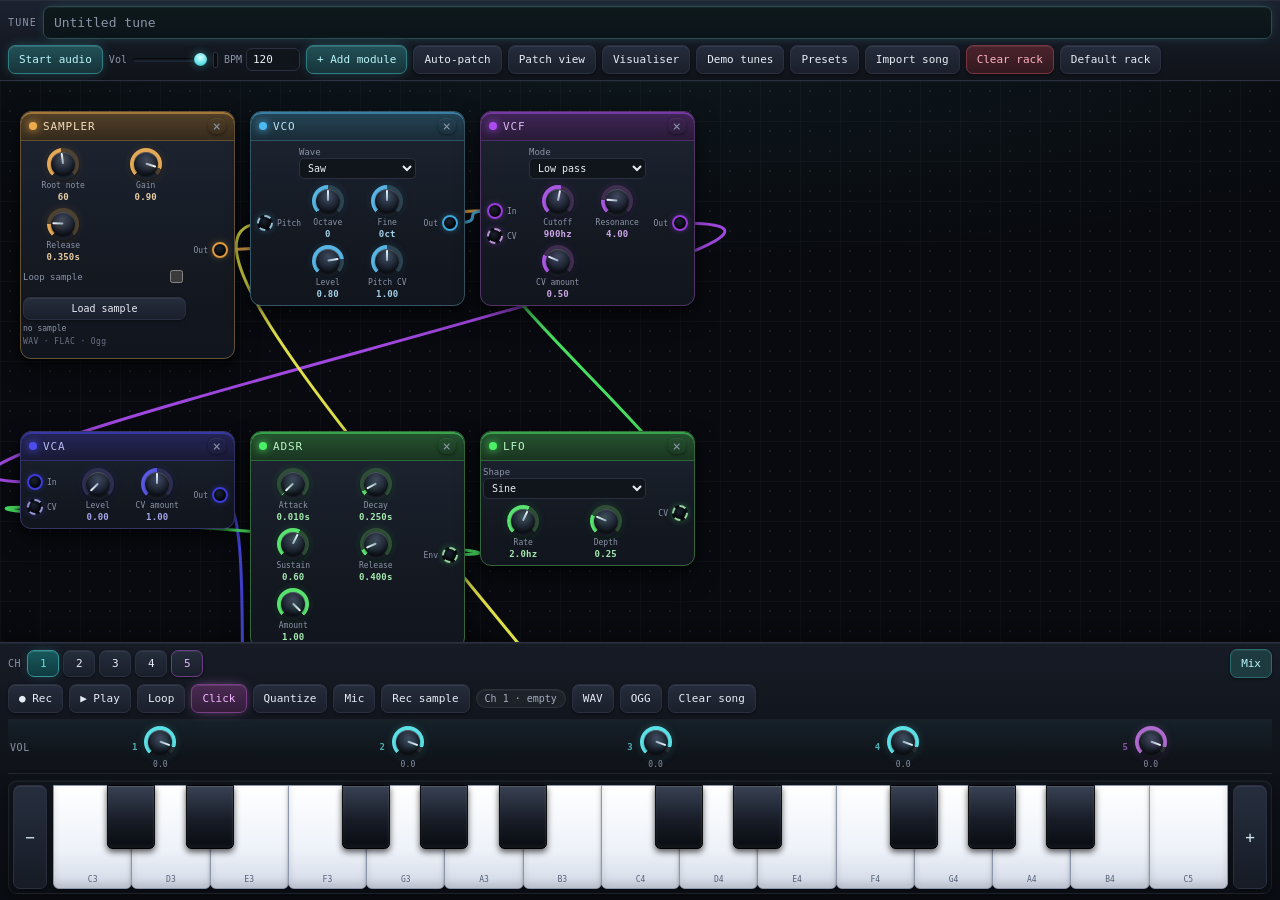
==== commit 98071cef: "Turn a card's sliders into knobs Every continuous parameter on a module card is a knob now: the dial" ====
--- a/index.html
+++ b/index.html
@@ -25,7 +25,7 @@
 <meta name="twitter:card" content="summary">
 <link rel="canonical" href="https://christopherstones57-tech.github.io/Patch-Bay/">
 <link rel="manifest" href="manifest.json">
-<link rel="stylesheet" href="css/app.css?v=17">
+<link rel="stylesheet" href="css/app.css?v=19">
 </head>
 <body>
 <!-- The card that stands in front of the app while the rack is built: the
@@ -294,6 +294,6 @@
 </script>
 <script src="js/splash.js?v=15"></script>
 <script src="js/counter.js?v=13"></script>
-<script type="module" src="js/main.js?v=14"></script>
+<script type="module" src="js/main.js?v=15"></script>
 </body>
 </html>
--- a/css/app.css
+++ b/css/app.css
@@ -294,13 +294,56 @@
 }
 .viewer-stat i { font-style: normal; }
 
-/* The toolbar has grown along with the rack's features, and on a phone every
-   extra row of it comes out of the rack. Tighten the buttons a little and their
-   gap, which is enough for the same actions to wrap into one row fewer. */
+/* A phone's screen, top to bottom -----------------------------------------
+   The toolbar and the transport have grown along with the rack's features, and
+   on a phone every row they wrap into is taken straight out of the module view:
+   left at their desk size they fill most of the screen between them and leave a
+   patch a sliver of it, too small to see a card in. Everything inside both bars
+   is sized down here — shorter rows, tighter buttons and labels, a narrower Vol
+   slider, a slimmer mixer and keybed — so that the whole instrument, the rack
+   included, fits one screen. */
+
 @media (max-width: 700px) {
-  #topbar .bar-row { gap: 5px; }
-  #topbar button { font-size: 10px; padding: 6px 8px; }
-  .mini input[type=range] { width: 58px; }
+  /* The bars themselves: less padding, and a tighter gap between their rows. */
+  #topbar,
+  #transport {
+    padding-left: 5px;
+    padding-right: 5px;
+    gap: 4px;
+  }
+  #topbar {
+    padding-top: calc(4px + env(safe-area-inset-top));
+    padding-bottom: 4px;
+  }
+  #transport {
+    padding-top: 4px;
+    padding-bottom: calc(4px + env(safe-area-inset-bottom));
+  }
+  #topbar .bar-row,
+  #transport .bar-row { gap: 3px; }
+
+  /* Toolbar buttons. */
+  #topbar button {
+    font-size: 9px;
+    padding: 3px 5px;
+    border-radius: 6px;
+  }
+
+  /* The tune's own name is not a toolbar button, and keeps a size worth
+     reading; the two lines of the title row keep their height from it. */
+  #topbar #btn-tune-name { font-size: 12px; padding: 5px 8px; }
+  #tune-name-input { font-size: 12px; padding: 5px 8px; }
+  .tune-label { font-size: 9px; letter-spacing: 0.08em; }
+
+  /* The visitor counter: the same two numbers in less of the row. */
+  .viewer-count { font-size: 7px; padding: 2px 5px; gap: 0; }
+  .viewer-stat b { font-size: 10px; }
+
+  /* Vol and BPM, on a narrower track. */
+  .mini { font-size: 9px; gap: 3px; }
+  .mini input[type=range] { width: 46px; }
+  .mini input[type=number] { width: 44px; font-size: 10px; padding: 3px 4px; }
+  .meter { height: 14px; }
 }
 
 /* Module picker sheet ----------------------------------------------------- */
@@ -737,6 +780,51 @@
   justify-content: space-between;
 }
 .param.toggle input { accent-color: hsl(var(--hue) 75% 60%); }
+
+/* A card's controls, and the knobs among them ------------------------------
+   Every continuous parameter is a knob: the modules are hardware, and a knob
+   turns through 270° in the module's own colour with its name and its value
+   under the dial. The dial itself is drawn by the .knob rules further down the
+   file, where the mixer's five are; this is what a card's copy looks like, and
+   the grid the parameters sit in — two knobs to a row, a menu or a switch across
+   the whole card. A card is 215 pixels wide and gives a fifth of that to each
+   column of ports, so two is what a dial and a readable value fit in. */
+
+.card .params {
+  display: grid;
+  grid-template-columns: repeat(2, minmax(0, 1fr));
+  gap: 5px 2px;
+  align-content: start;
+  align-items: start;
+}
+.card .params > * { grid-column: 1 / -1; }
+.card .params > .knob-param { grid-column: span 1; }
+.card .param { margin: 0; }
+
+.card .knob {
+  --knob-tint: hsl(var(--hue) 72% 62%);
+  --knob-dark: hsl(var(--hue) 28% 28% / 0.8);
+  --knob-glow: hsl(var(--hue) 85% 62% / 0.4);
+  width: 100%;
+  padding: 1px 0 0;
+  gap: 1px;
+}
+.card .knob-dial { width: 32px; height: 32px; }
+.card .knob-cap { inset: 4px; }
+.card .knob-name,
+.card .knob-val {
+  display: block;
+  max-width: 100%;
+  overflow: hidden;
+  text-overflow: ellipsis;
+  white-space: nowrap;
+  font-size: 8px;
+  line-height: 10px;
+  text-align: center;
+}
+.card .knob-name { color: var(--muted); }
+.card .knob-val { font-size: 9px; font-weight: 700; color: hsl(var(--hue) 60% 78%); }
+.card .knob.dragging .knob-val { color: hsl(var(--hue) 85% 88%); }
 
 .sample-ui {
   display: flex;
@@ -1126,16 +1214,9 @@
     flex: 0 1 auto;
     overflow-y: auto;
   }
-  #topbar .bar-row { gap: 4px; }
-  #topbar button { font-size: 10px; padding: 5px 7px; }
-  #transport .bar-row { gap: 4px; }
-  #transport .bar-row button { font-size: 10px; padding: 5px 7px; }
-  /* The knobs are not transport buttons: their own padding is what shapes the
-     dial, so the tighter button rule above is left off them. */
-  #transport .bar-row .knob { padding: 2px 5px 0; font-size: 11px; }
   /* The keys are sized further down the file, so this is written against the
      keybed itself rather than the bare class, to be sure it wins. */
-  #keyboard-wrap .keys { height: 76px; }
+  #keyboard-wrap .keys { height: 64px; }
 }
 
 #song-info {
@@ -1150,15 +1231,38 @@
 }
 
 /* The transport has grown as the toolbar did — Click and Quantize beside Rec,
-   Play and Loop — and on a phone its rows wrap into one more line, which comes
-   out of the rack. Tighter buttons there keep them where they were. Only the
-   rows are tightened: the octave buttons and the keys are outside a .bar-row. */
+   Play and Loop, and five knobs above the keys — and on a phone it is the
+   biggest thing on the screen after the rack. Tighter buttons, a smaller dial and
+   a slimmer keybed keep the whole of it below the patch. The octave buttons and
+   the keys are outside a .bar-row, so they are sized on their own. */
 @media (max-width: 700px) {
-  #transport .bar-row { gap: 4px; }
-  #transport .bar-row button { font-size: 10px; padding: 6px 7px; }
+  #transport .bar-row button {
+    font-size: 9px;
+    padding: 3px 5px;
+    border-radius: 6px;
+  }
   /* The knobs are not transport buttons: their own padding is what shapes the
      dial, so the tighter button rule above is left off them. */
-  #transport .bar-row .knob { padding: 2px 5px 0; font-size: 11px; }
+  #transport .bar-row .knob { padding: 1px 4px 0; font-size: 10px; }
+  /* A channel button keeps a finger's width and loses its height. */
+  #transport .bar-row button.chan { min-width: 26px; padding: 3px 5px; }
+  #song-info { font-size: 9px; padding: 2px 6px; }
+
+  /* The mixer: a smaller dial, still a ring with a pointer in it. Written against
+     the transport because the knobs themselves are drawn further down the file. */
+  #transport .chan-vol-row { padding: 2px 2px 1px; gap: 1px; }
+  #transport .chan-vol { gap: 1px; }
+  #transport .chan-vol-name { font-size: 8px; }
+  #transport .chan-label { font-size: 9px; }
+  #transport .knob-dial { width: 26px; height: 26px; }
+  #transport .knob-val { font-size: 7px; line-height: 8px; }
+
+  /* The keybed, two octaves under the fingers in less of the screen. */
+  #keyboard-wrap { padding: 3px; gap: 4px; }
+  #keyboard-wrap .keys { height: 68px; }
+  #keyboard-wrap #oct-down,
+  #keyboard-wrap #oct-up { width: 28px; font-size: 14px; }
+  #keyboard-wrap .key .lbl { font-size: 7px; bottom: 3px; }
 }
 
 /* Recording channels and the mix sheet ------------------------------------ */
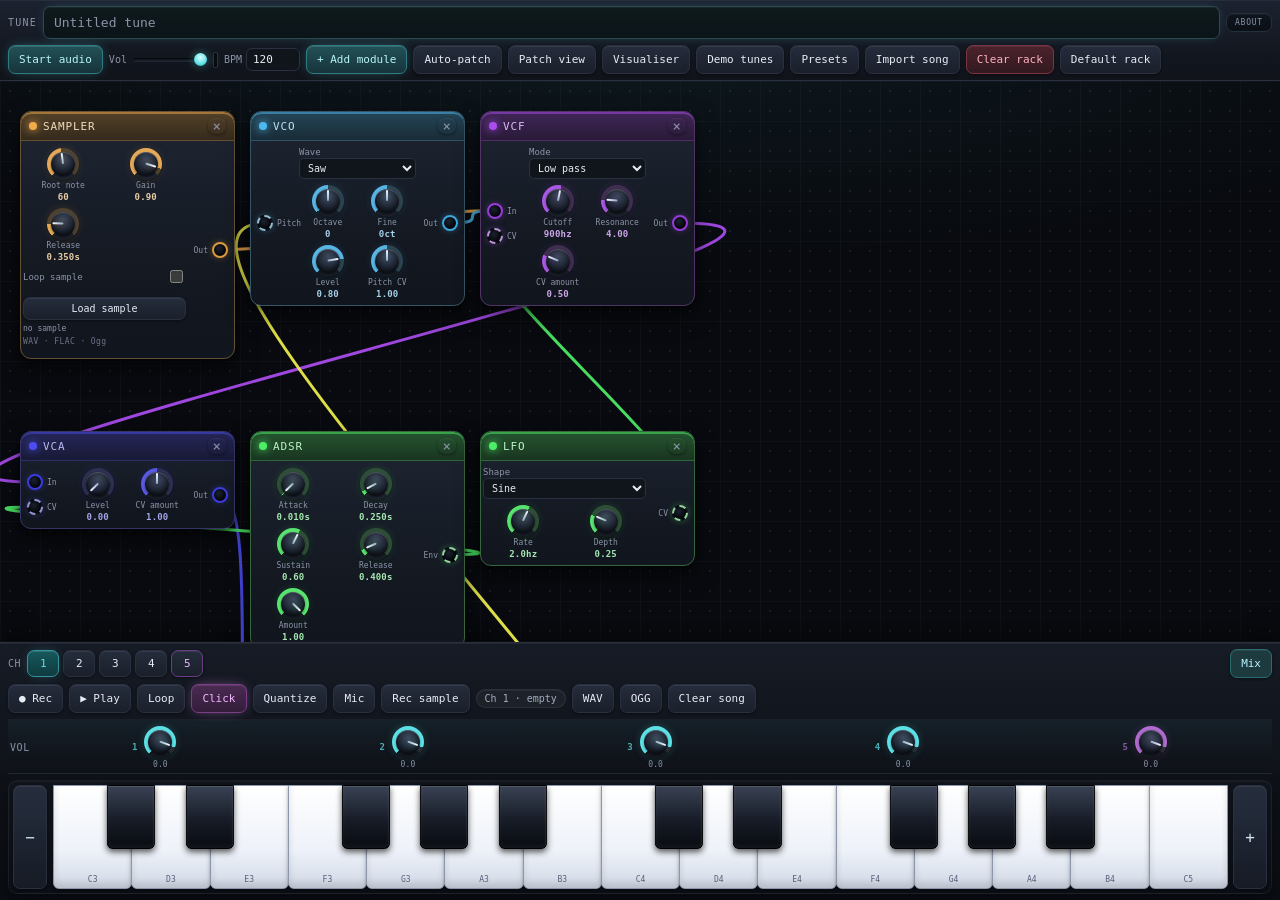
==== commit 5c3c04f3: "Give a shared link a picture and the ad a way in Draw the site's mark — two jack sockets joined by a" ====
--- a/index.html
+++ b/index.html
@@ -23,9 +23,18 @@
 <meta property="og:title" content="Patch Bay — a 72-module synth that runs in your browser">
 <meta property="og:description" content="Drag real patch cables, record five parts, sing over them, export a WAV. Free, no install, works on a phone.">
 <meta name="twitter:card" content="summary">
+<!-- What a shared link shows: the app's own mark, as a PNG, because no chat, search
+     engine or social site will draw an SVG in a card. A square picture is cropped
+     to the card's shape around its middle, which is where the sockets are. -->
+<meta property="og:image" content="https://christopherstones57-tech.github.io/Patch-Bay/favicon.png">
+<meta property="og:image:type" content="image/png">
+<meta property="og:image:alt" content="Two jack sockets on a dark rack panel, joined by a glowing patch cable.">
+<meta name="twitter:image" content="https://christopherstones57-tech.github.io/Patch-Bay/favicon.png">
 <link rel="canonical" href="https://christopherstones57-tech.github.io/Patch-Bay/">
 <link rel="manifest" href="manifest.json">
-<link rel="stylesheet" href="css/app.css?v=19">
+<link rel="stylesheet" href="css/app.css?v=20">
+<link rel="icon" type="image/png" href="favicon.png">
+<link rel="apple-touch-icon" href="apple-touch-icon.png">
 </head>
 <body>
 <!-- The card that stands in front of the app while the rack is built: the
@@ -60,6 +69,10 @@
         <span class="viewer-stat" id="viewer-users-stat" hidden><b id="viewer-users">0</b><i id="viewer-users-label">users</i></span>
         <span class="viewer-stat" id="viewer-views-stat" hidden><b id="viewer-views">0</b><i id="viewer-views-label">views</i></span>
       </div>
+      <!-- The one way out of the instrument: the page that says what it is. One
+           word at the end of the title row, small enough that the tune's name
+           keeps its room — and the only link a search engine can follow here. -->
+      <a class="about-link" href="./ad.html" title="What Patch Bay is, in one page">About</a>
     </div>
     <div class="bar-row">
       <button id="btn-start" class="primary" type="button">Start audio</button>
@@ -292,8 +305,8 @@
     toast.classList.add('show');
   });
 </script>
-<script src="js/splash.js?v=15"></script>
+<script src="js/splash.js?v=16"></script>
 <script src="js/counter.js?v=13"></script>
-<script type="module" src="js/main.js?v=15"></script>
+<script type="module" src="js/main.js?v=16"></script>
 </body>
 </html>
--- a/css/app.css
+++ b/css/app.css
@@ -294,6 +294,30 @@
 }
 .viewer-stat i { font-style: normal; }
 
+/* The way out to the page that explains the instrument: one word at the end of
+   the title row, in the same quiet grey as the counter beside it, so the tune's
+   name keeps its width and nothing new is asked of a thumb. */
+.about-link {
+  flex: 0 0 auto;
+  padding: 3px 8px;
+  border: 1px solid #24303c;
+  border-radius: 7px;
+  background: linear-gradient(#0f151d, #0b1017);
+  box-shadow: inset 0 1px 0 rgba(255, 255, 255, 0.04);
+  font-size: 8px;
+  line-height: 1.4;
+  letter-spacing: 0.1em;
+  text-transform: uppercase;
+  text-decoration: none;
+  white-space: nowrap;
+  color: var(--muted);
+  -webkit-tap-highlight-color: transparent;
+}
+.about-link:active { color: var(--accent); border-color: #2f7d83; }
+@media (hover: hover) {
+  .about-link:hover { color: var(--accent); border-color: #2f7d83; }
+}
+
 /* A phone's screen, top to bottom -----------------------------------------
    The toolbar and the transport have grown along with the rack's features, and
    on a phone every row they wrap into is taken straight out of the module view:
@@ -338,6 +362,9 @@
   /* The visitor counter: the same two numbers in less of the row. */
   .viewer-count { font-size: 7px; padding: 2px 5px; gap: 0; }
   .viewer-stat b { font-size: 10px; }
+
+  /* The link to the page that explains the app: smaller still, still a target. */
+  .about-link { font-size: 7px; padding: 2px 5px; }
 
   /* Vol and BPM, on a narrower track. */
   .mini { font-size: 9px; gap: 3px; }
